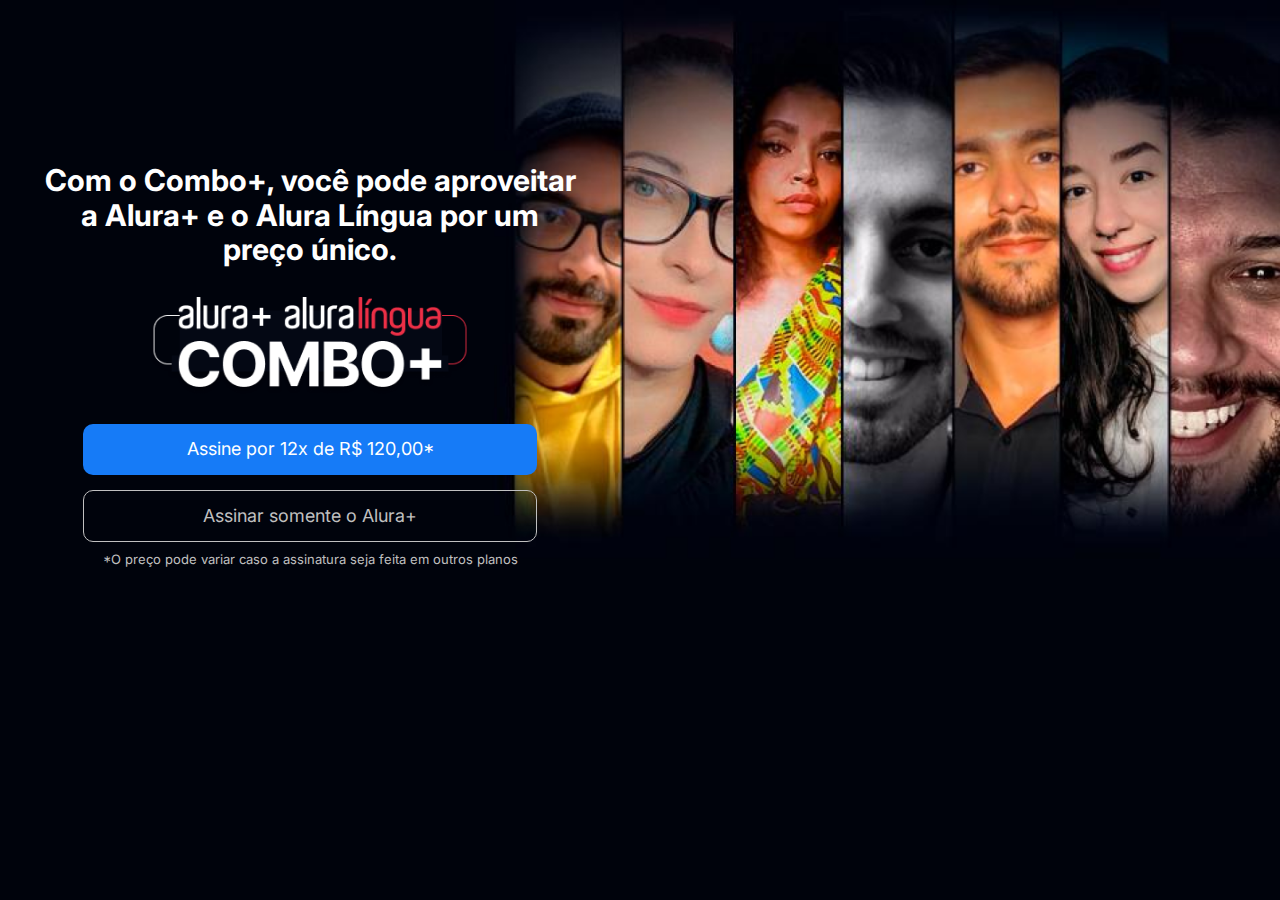
==== alura_flix/index.html @ 19a59aa4 "main section added" ====
<!DOCTYPE html>
<html lang="pt-br">
<head>
    <meta charset="UTF-8">
    <meta name="viewport" content="width=device-width, initial-scale=1.0">
    <title>Alura+</title>
    <link rel="stylesheet" href="./static/css/normalize.css">
    <link rel="stylesheet" href="./static/css/style.css">
    
</head>
<body>
    <section id="capa">
        <div class="capa_content">
            <h1>Com o Combo+, você pode aproveitar a Alura+ e o Alura Língua por um preço único.</h1>
            
            <img src="./static/images/Combo.png" alt="Combo+" class="aluraplus_img">
            
            <section class="capa_buttons">
                <a href="https://www.alura.com.br/">Assine por 12x de R$ 120,00*</a>
                <a href="https://www.alura.com.br/">Assinar somente o Alura+</a>
            </section>

                <p>*O preço pode variar caso a assinatura seja feita em outros planos</p>  
        </div>
    </section>

</body>
</html>
---- alura_flix/static/css/style.css ----
@import url('https://fonts.googleapis.com/css2?family=Inter:wght@200;400;700&display=swap');

* {
    margin: 0;
    padding: 0;
}

:root {
    font-size: 62.5%;
    --branco-principal: #FFFFFF;
    --cinza-secundario: #C0C0C0;
    --botao-azul: #167BF7;
    --cor-fundo: #00030C;
    --fonte-principal: 'Inter', sans-serif;
}

body {
    background-color: var(--cor-fundo);
    font-family: var(--fonte-principal);
    font-size: 1.6rem;
    font-weight: 400;
    overflow-x: hidden;
}

#capa {
    box-sizing: border-box;
    background-image: url(../images/Background.png);
    background-size: contain;
    background-repeat: no-repeat;
    width: 100vw;
    height: 100vh;
    display: grid;
    grid-template-areas: 
        '. . . . .'
        '. . content . .'
        '. . . . .'
        '. . . . .'
        '. . . . .'
    ;
}

.capa_content {
    grid-area: content;
    color: var(--branco-principal);
    display: flex;
    flex-direction: column;
    align-items: center;
    width: 44%;
    padding: 8rem 1rem 0;
}

.capa_content h1 {
    font-size: 3rem;
    text-align: center;
    margin: 0;
}

.aluraplus_img {
    width: 60%;
    padding: 3rem 0;
}

.capa_buttons {
    display: flex;
    flex-direction: column;
    width: 85%;
    align-self: center;
    gap: 1.5rem;
}

.capa_buttons a {
    color: var(--cinza-secundario);
    font-size: large;
    text-decoration: none;
    border: solid 0.1rem;
    border-radius: 1rem;
    text-align: center;
    padding: 1.5rem;
    border-color: var(--cinza-secundario);
    transition: 0.5s;
}

.capa_buttons a:first-child{
    color: var(--branco-principal);
    background-color: var(--botao-azul);
    border: var(--botao-azul);
}

.capa_buttons a:hover {
    scale: 1.05;
}

.capa_content p {
    color: var(--cinza-secundario);
    font-size: 1.3rem;
    text-align: center;
    padding-top: 1rem;
}
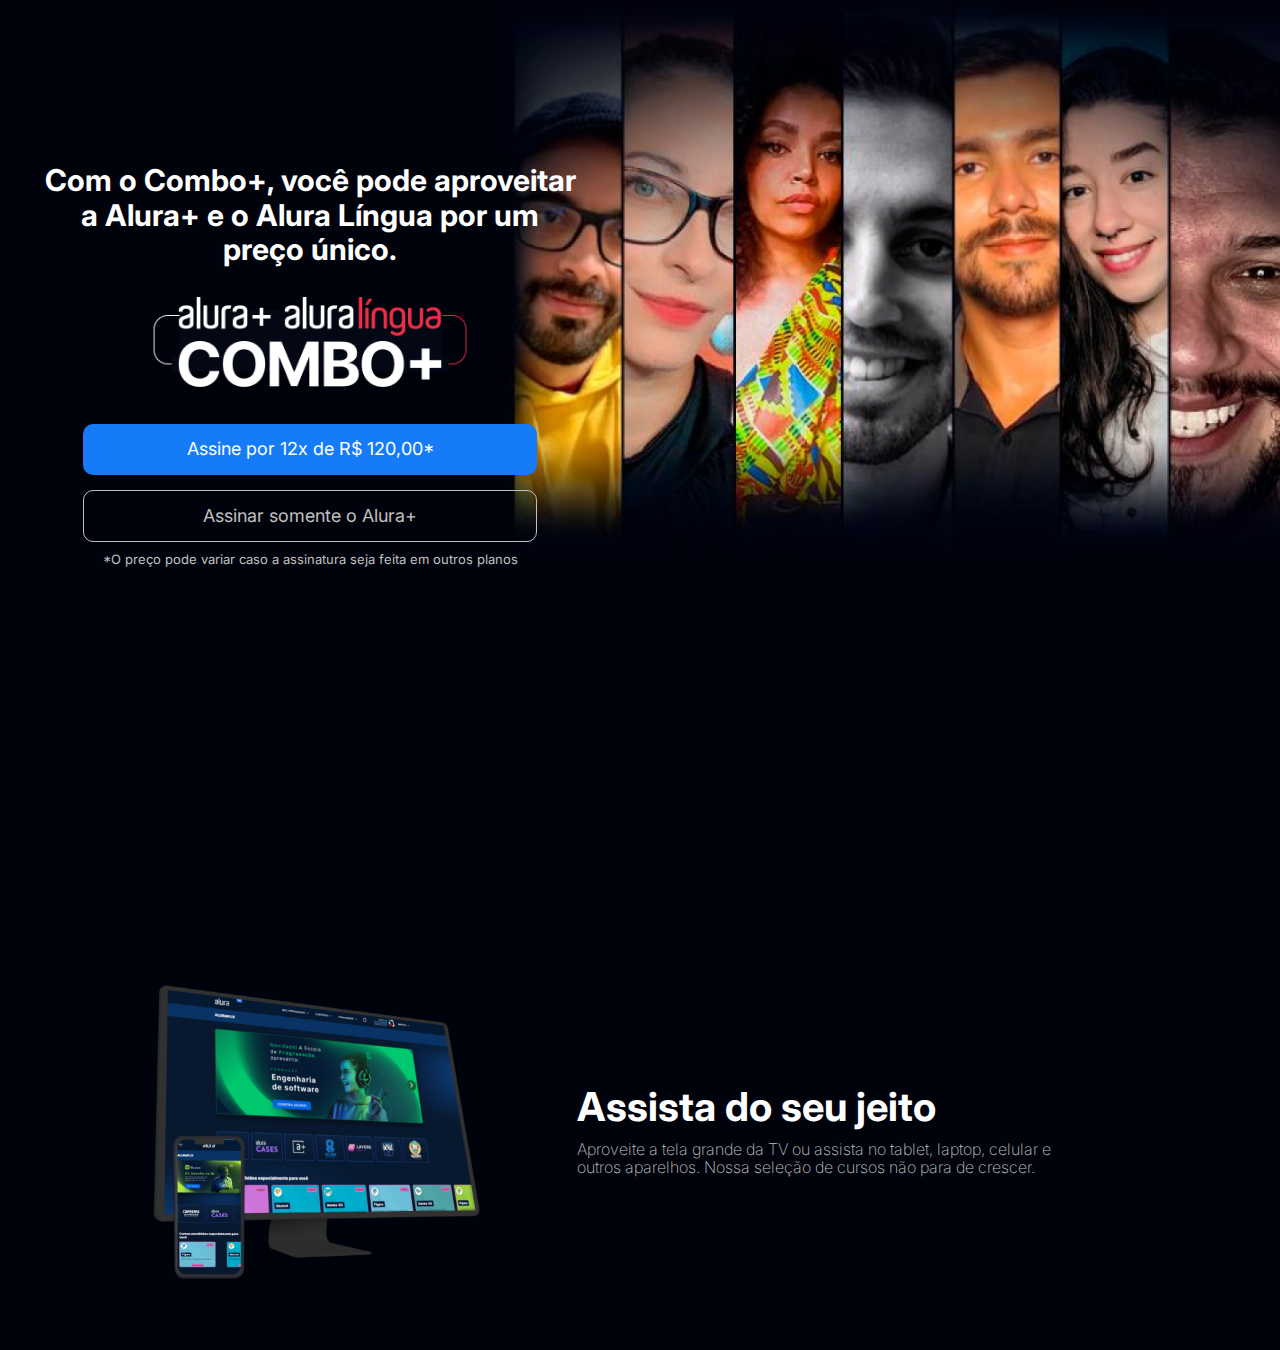
==== commit 9f858024: "'plataforma' section added" ====
--- a/alura_flix/index.html
+++ b/alura_flix/index.html
@@ -23,6 +23,16 @@
                 <p>*O preço pode variar caso a assinatura seja feita em outros planos</p>  
         </div>
     </section>
+    
+    <section class="plataforma">
+        <img src="./static/images/Plataformas.png" alt="Acesso multiplataforma" class="plat_img">
+        <div class="plat_text">
+            <h1>Assista do seu jeito</h1>
+            <p>Aproveite a tela grande da TV ou assista no tablet, laptop, celular e outros aparelhos. Nossa seleção de cursos não para de crescer.</p>    
+        </div>       
+    </section>
+
+
 
 </body>
 </html>--- a/alura_flix/static/css/style.css
+++ b/alura_flix/static/css/style.css
@@ -97,3 +97,38 @@
     padding-top: 1rem;
 }
 
+.plataforma {
+    box-sizing: border-box;
+    width: 100vw;
+    height: 50vh;
+    color: var(--branco-principal);
+    display: grid;
+    grid-template-columns: 1fr 2fr;
+    align-items: center;
+    padding: 0 15rem;
+    gap: 15rem;
+}
+
+
+.plat_img {
+    width: 120%;
+}
+
+
+.plat_text {
+    width: 90%;
+    align-content: flex-start;
+}
+
+
+.plat_text h1 {
+    font-weight: 700;
+    font-size: 250%;
+    margin: 1rem 0;
+}
+
+
+.plat_text p {
+    color: var(--cinza-secundario);
+    font-weight: 200;
+}
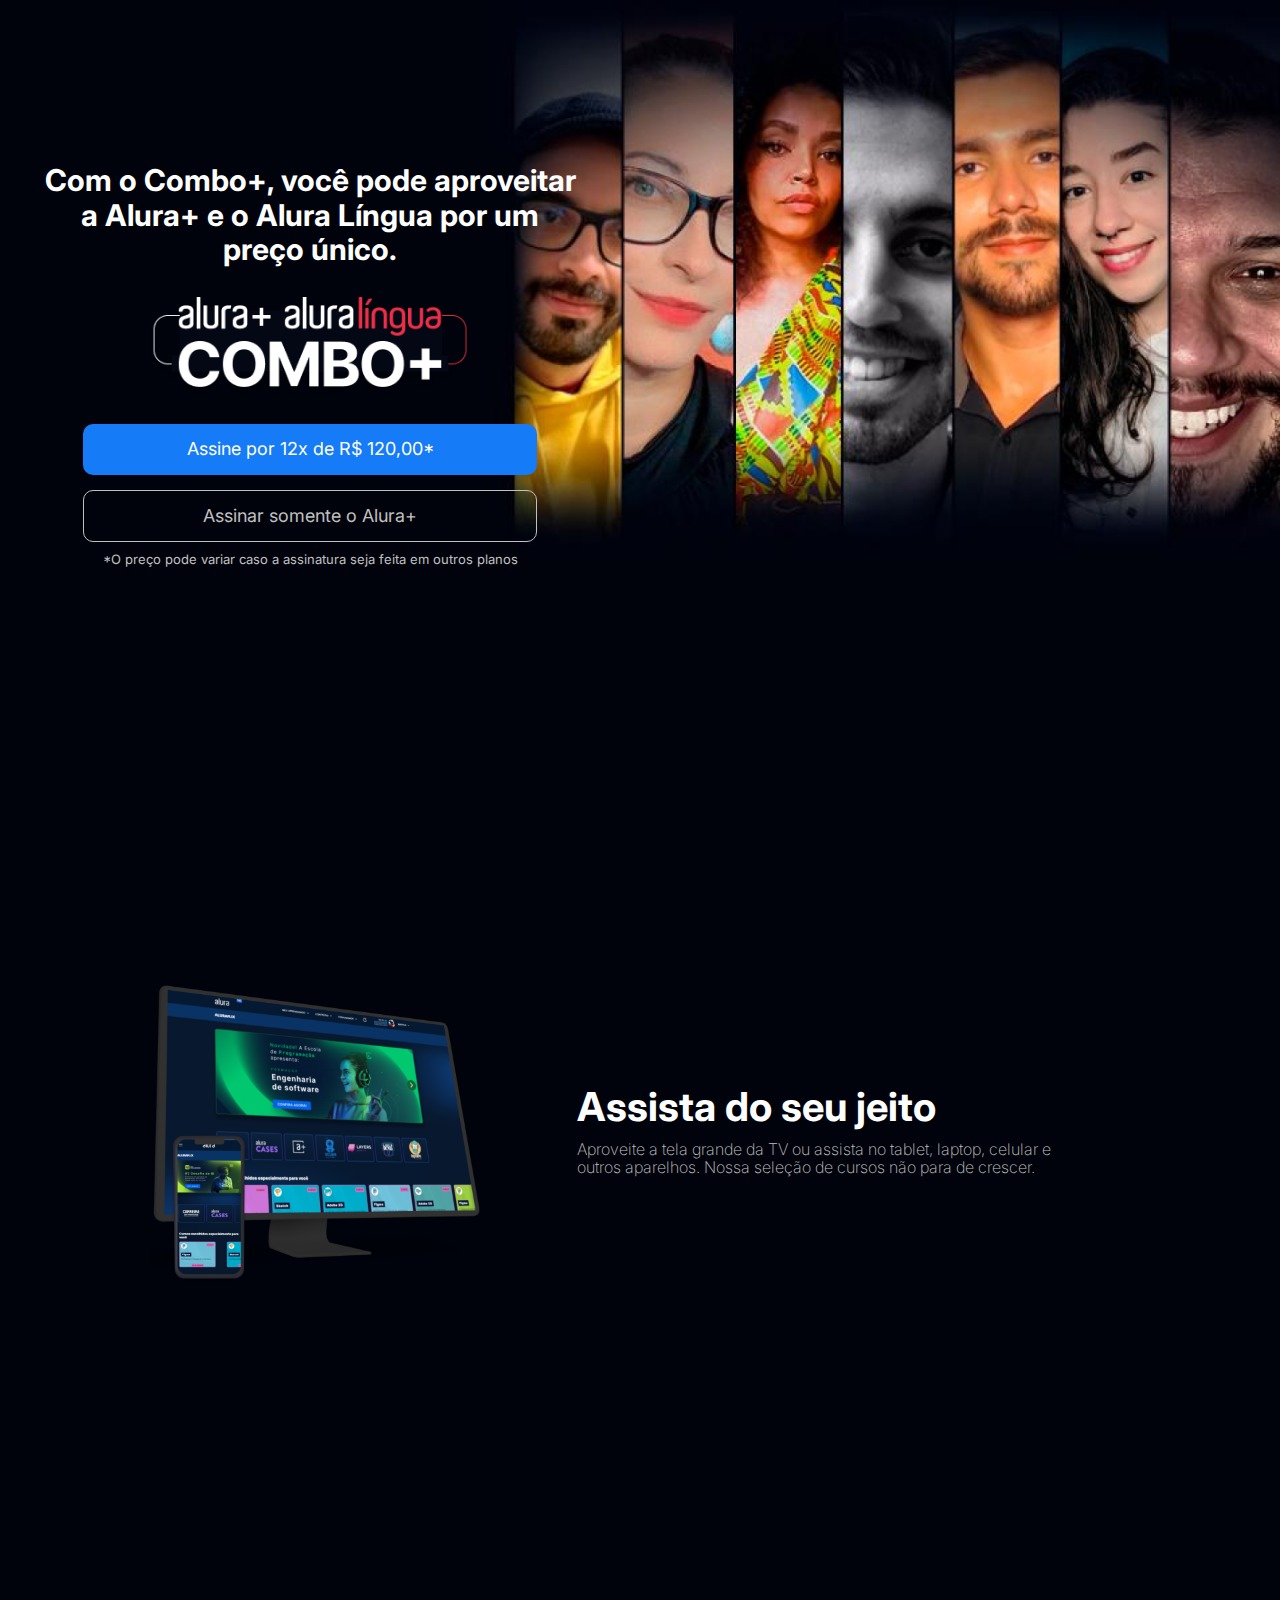
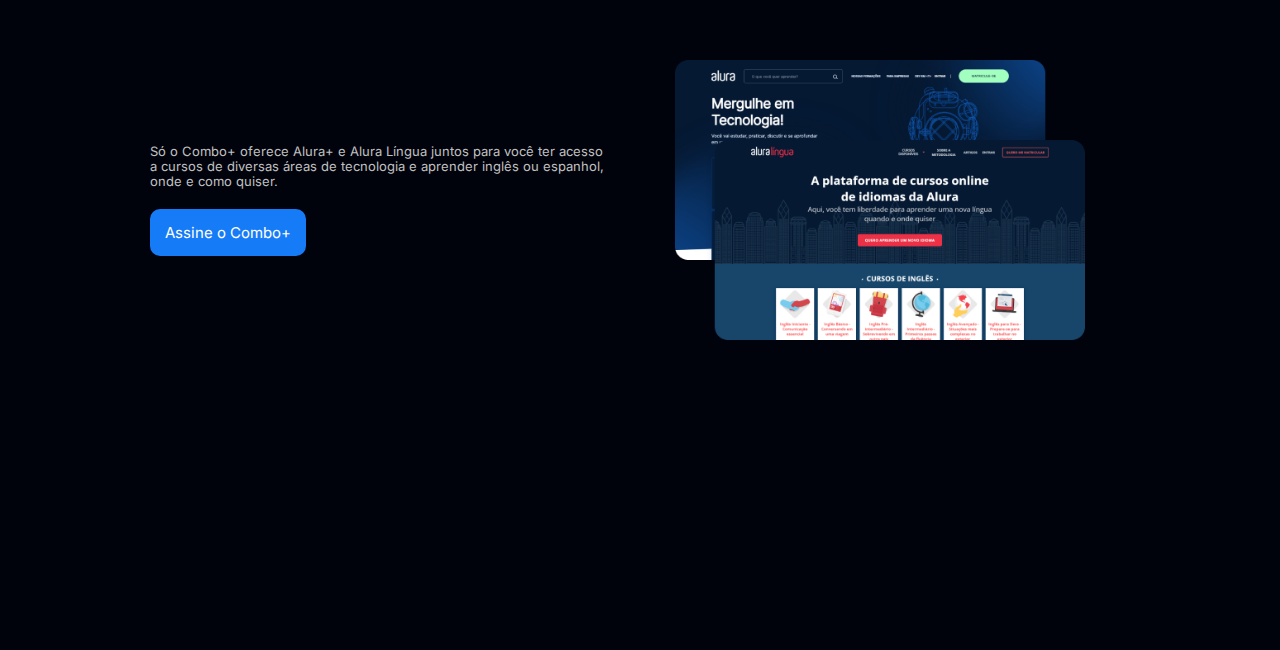
==== commit 45a38917: "'combo' section added" ====
--- a/alura_flix/index.html
+++ b/alura_flix/index.html
@@ -32,6 +32,15 @@
         </div>       
     </section>
 
+    <section class="combo">
+        <div class="combo_text">
+           <p>Só o Combo+ oferece Alura+ e Alura Língua juntos para você ter acesso a cursos de diversas áreas de tecnologia e aprender inglês ou espanhol, onde e como quiser.</p>
+            <a href="" class="combo_button">Assine o Combo+</a> 
+        </div>
+        
+        <img src="./static/images/Telas.png" alt="Telas da plataforma" class="combo_img">
+
+    </section>
 
 
 </body>
--- a/alura_flix/static/css/style.css
+++ b/alura_flix/static/css/style.css
@@ -109,17 +109,14 @@
     gap: 15rem;
 }
 
-
 .plat_img {
     width: 120%;
 }
-
 
 .plat_text {
     width: 90%;
     align-content: flex-start;
 }
-
 
 .plat_text h1 {
     font-weight: 700;
@@ -127,8 +124,52 @@
     margin: 1rem 0;
 }
 
-
 .plat_text p {
     color: var(--cinza-secundario);
     font-weight: 200;
 }
+
+.combo {
+    width: 100vw;
+    height: 100vh;
+    display: grid;
+    grid-template-columns: 1fr 1fr;
+    align-items: center;
+    padding: 0 15rem;
+    gap: 7rem;
+    box-sizing: border-box;
+}
+
+.combo_img {
+    width: 90%;
+}
+
+.combo_text {
+    display: flex;
+    width: 100%;
+    flex-direction: column;
+    gap: 2rem;
+    font-weight: 400;
+}
+
+.combo p{
+    color: var(--cinza-secundario);
+    width: 100%;
+    font-size: 1.3rem;
+}
+
+.combo_button {
+    width: fit-content;
+    color: var(--branco-principal);
+    border: solid 0.5rem var(--botao-azul);
+    text-decoration: none;
+    border-radius: 1rem;
+    background-color: var(--botao-azul);
+    font-size: 1.5rem;
+    padding: 1rem;
+    transition: 0.5s;
+}
+
+.combo_button:hover {
+    scale: 1.05;
+}
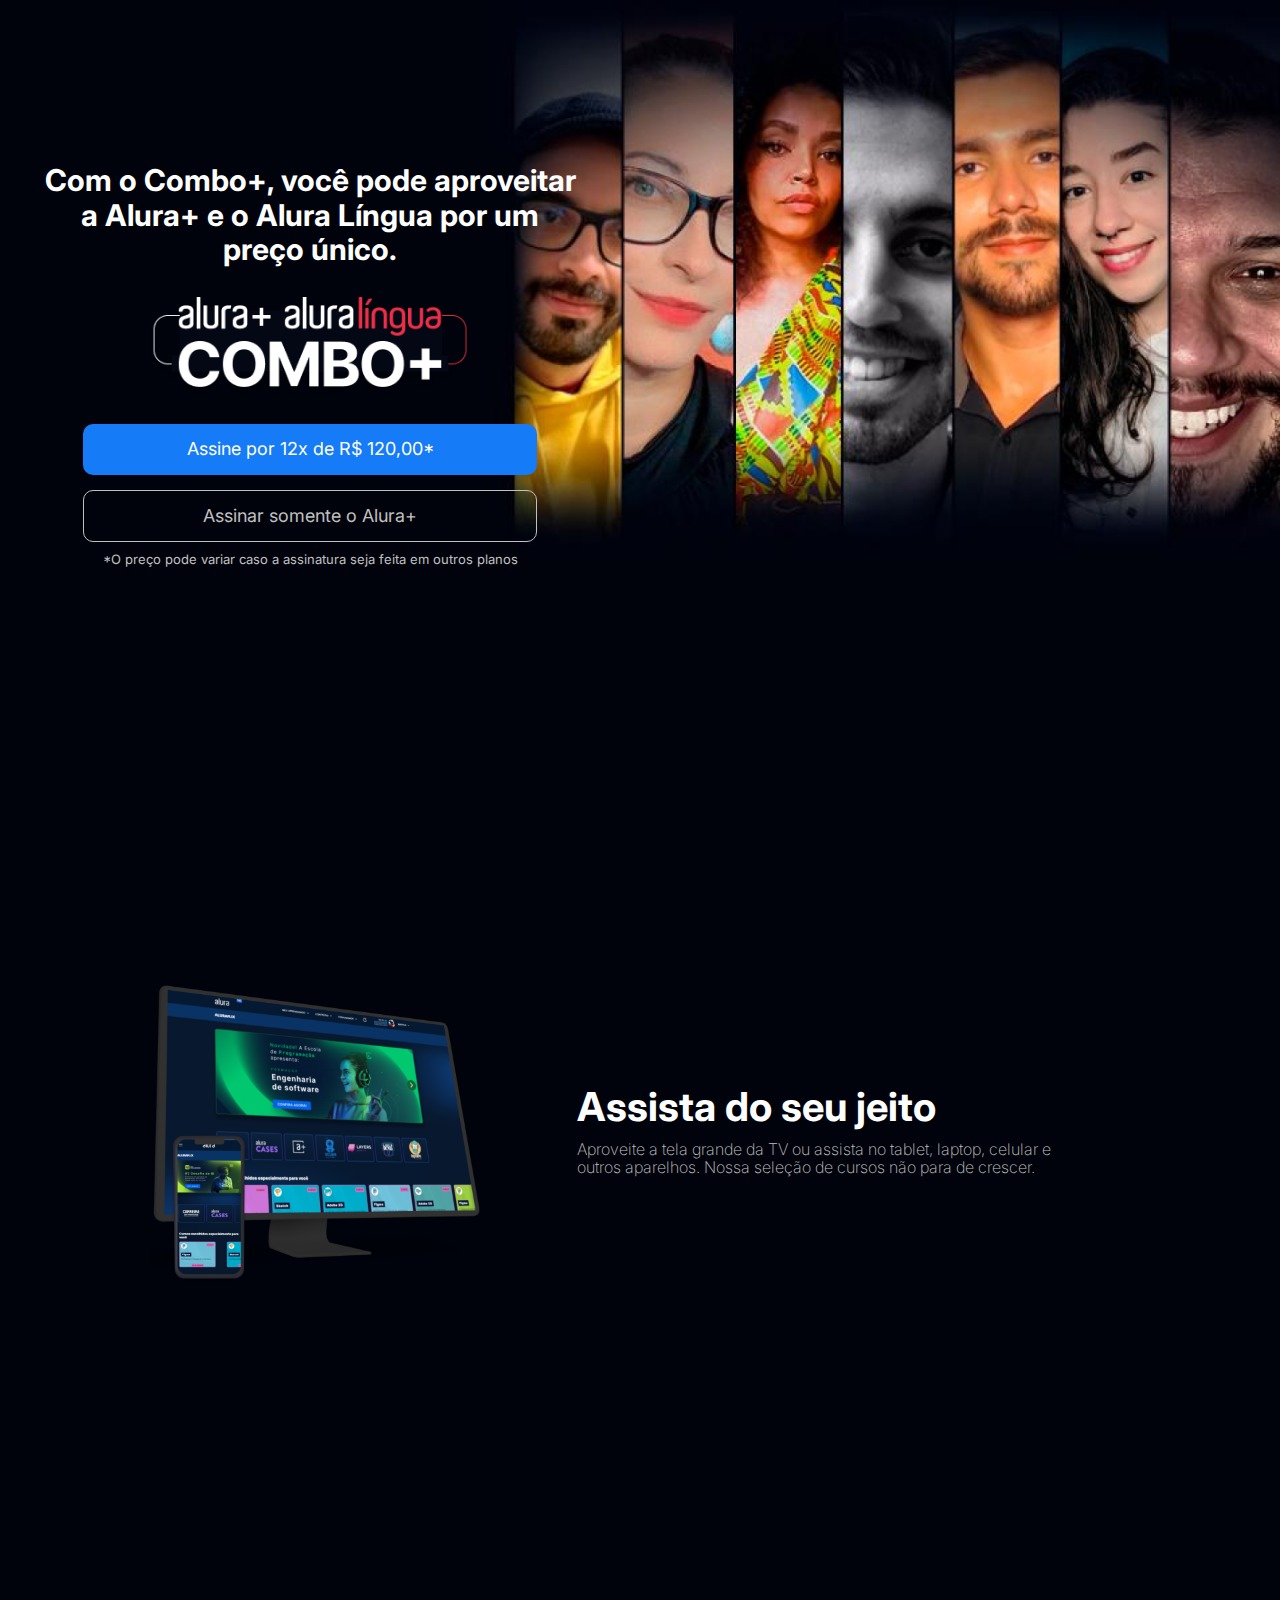
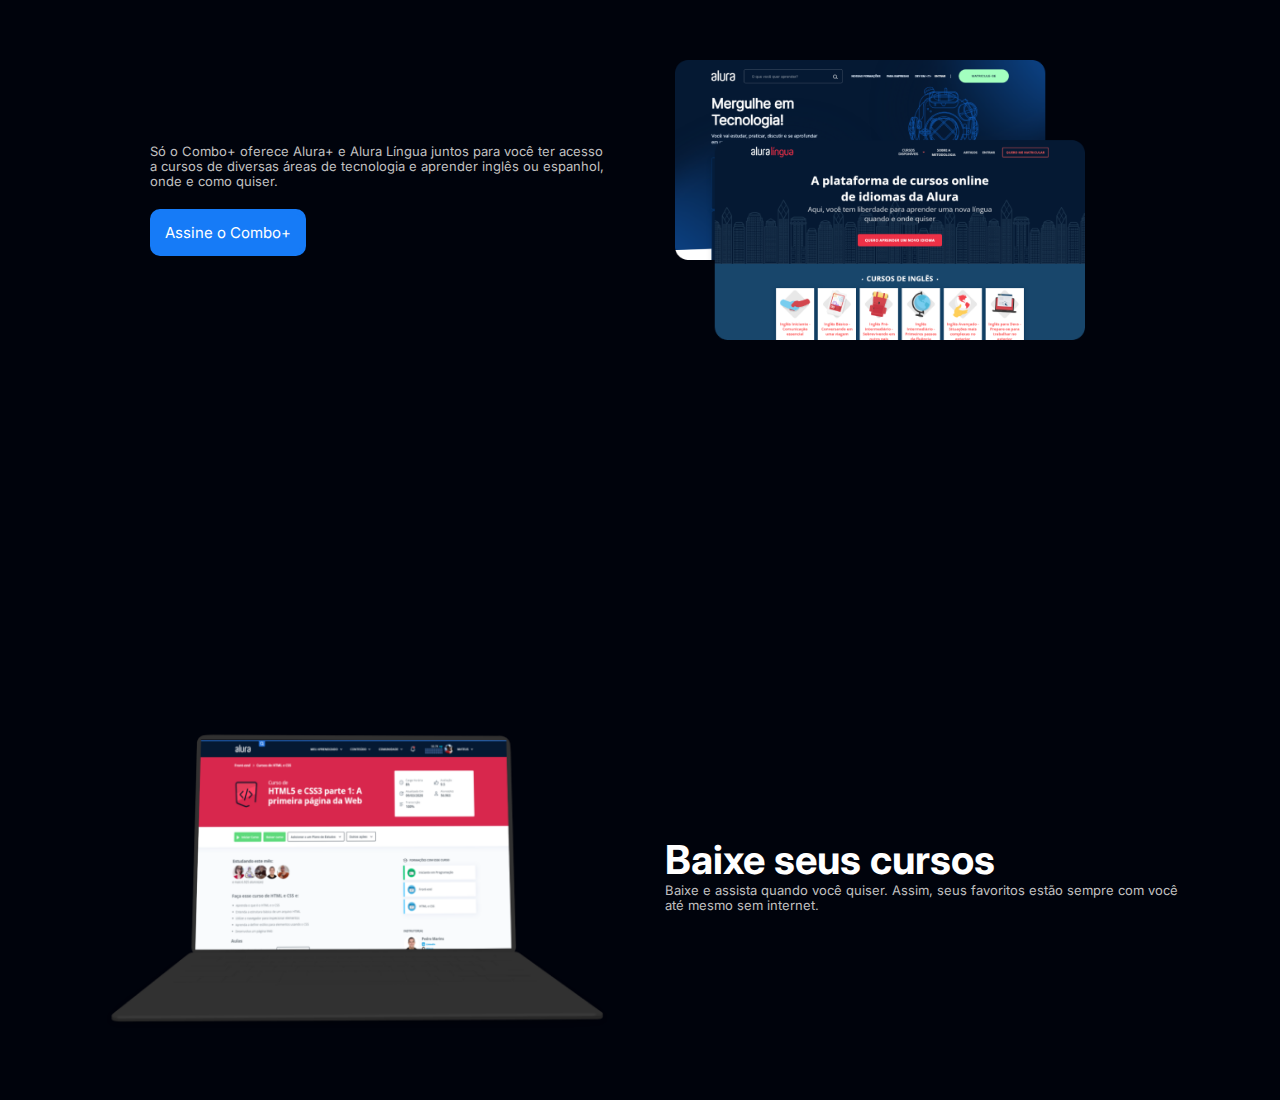
==== commit 4e444992: "'download' section added" ====
--- a/alura_flix/index.html
+++ b/alura_flix/index.html
@@ -43,5 +43,15 @@
     </section>
 
 
+    <section class="download">
+        <img src="./static/images/Notebook.png" alt="Plataforma no notebook" class="down_img">
+        <div class="down_text">
+            <h1>Baixe seus cursos</h1>
+            <p>Baixe e assista quando você quiser. Assim, seus favoritos estão sempre com você até mesmo sem internet.</p>
+        </div>
+    </section>
+
+
+
 </body>
 </html>--- a/alura_flix/static/css/style.css
+++ b/alura_flix/static/css/style.css
@@ -173,3 +173,36 @@
 .combo_button:hover {
     scale: 1.05;
 }
+
+.download {
+    height: 50vh;
+    width: 100vw;    
+    display: grid;
+    grid-template-columns: 1fr 1fr;
+    align-items: center;
+    box-sizing: border-box;
+    padding: 0 10rem;
+    gap: 5rem;
+}
+
+.down_img {
+    width: 100%;
+}
+
+.down_text {
+    color: var(--branco-principal);
+}
+
+.down_text h1 {
+    font-weight: 700;
+    font-size: 250%;
+    margin: 0;
+}
+
+.down_text p {
+    color: var(--cinza-secundario);
+    width: 100%;
+    font-size: 1.3rem;
+}
+
+
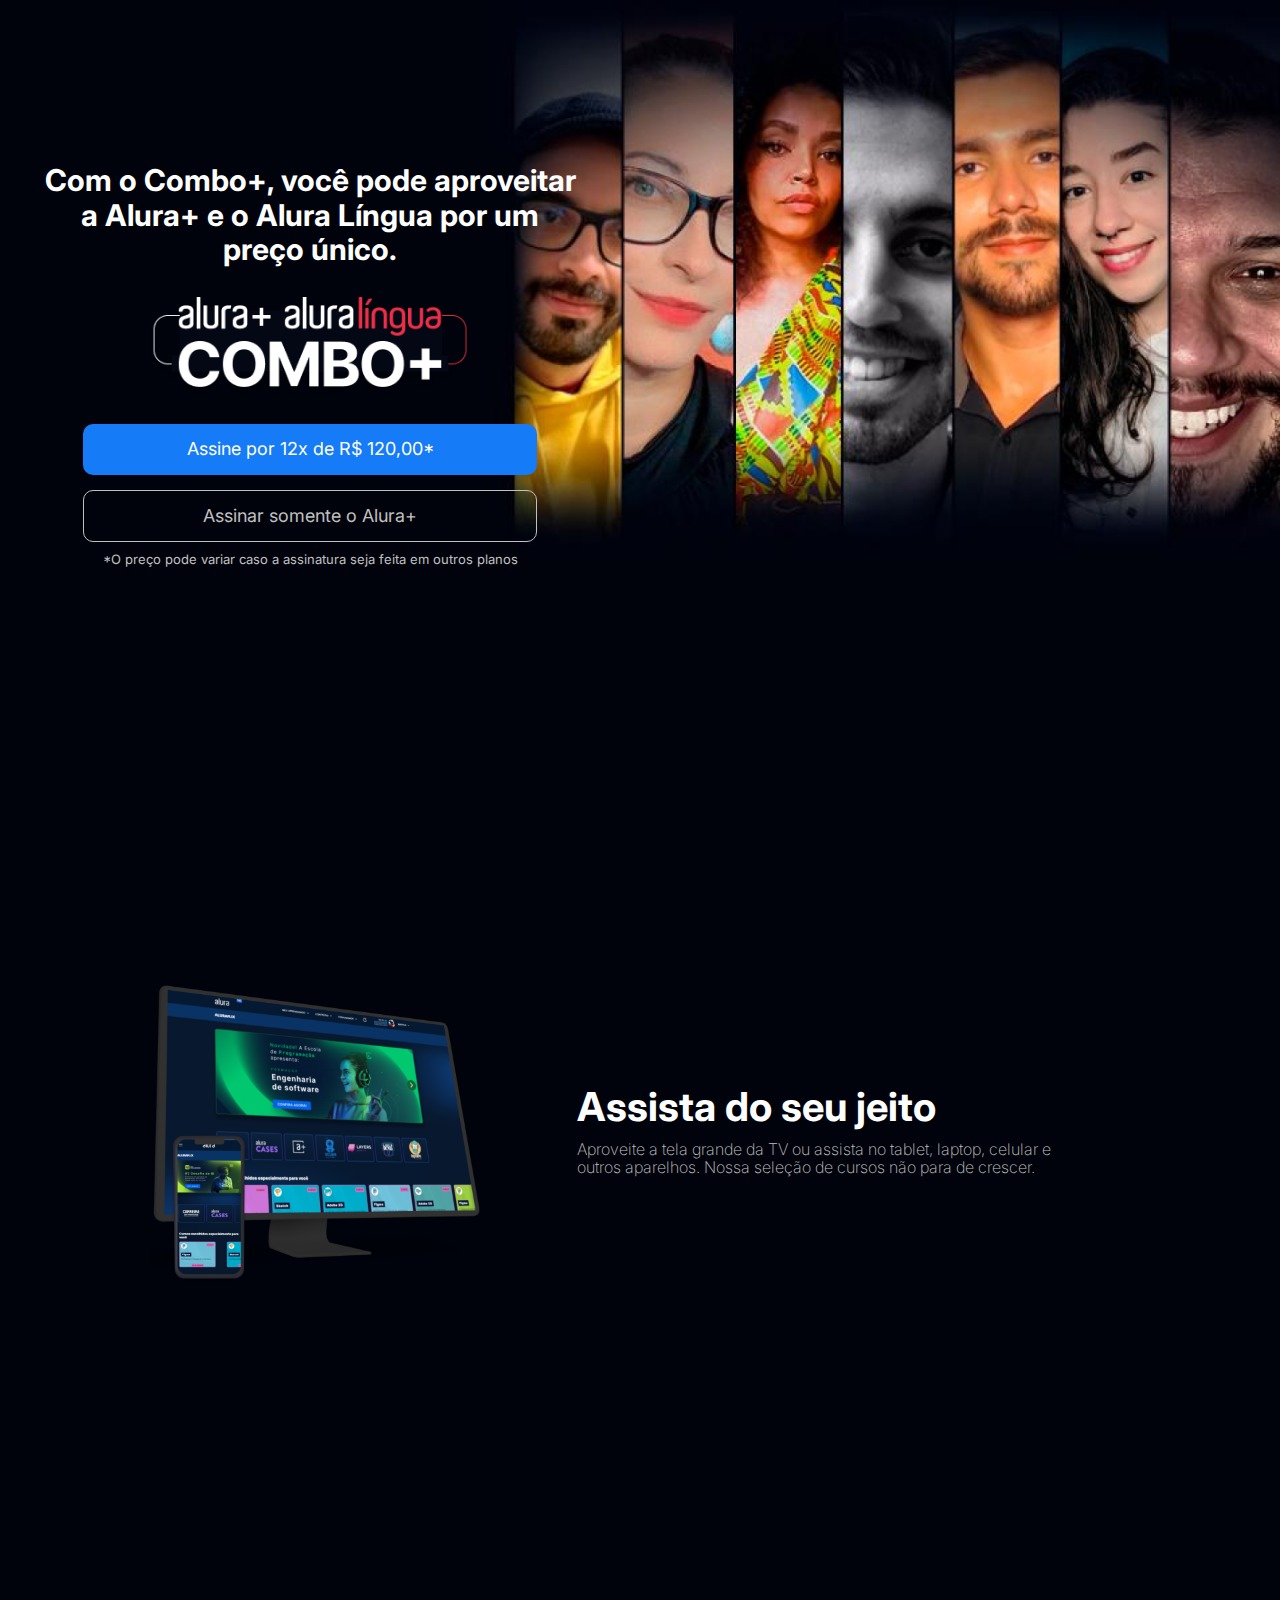
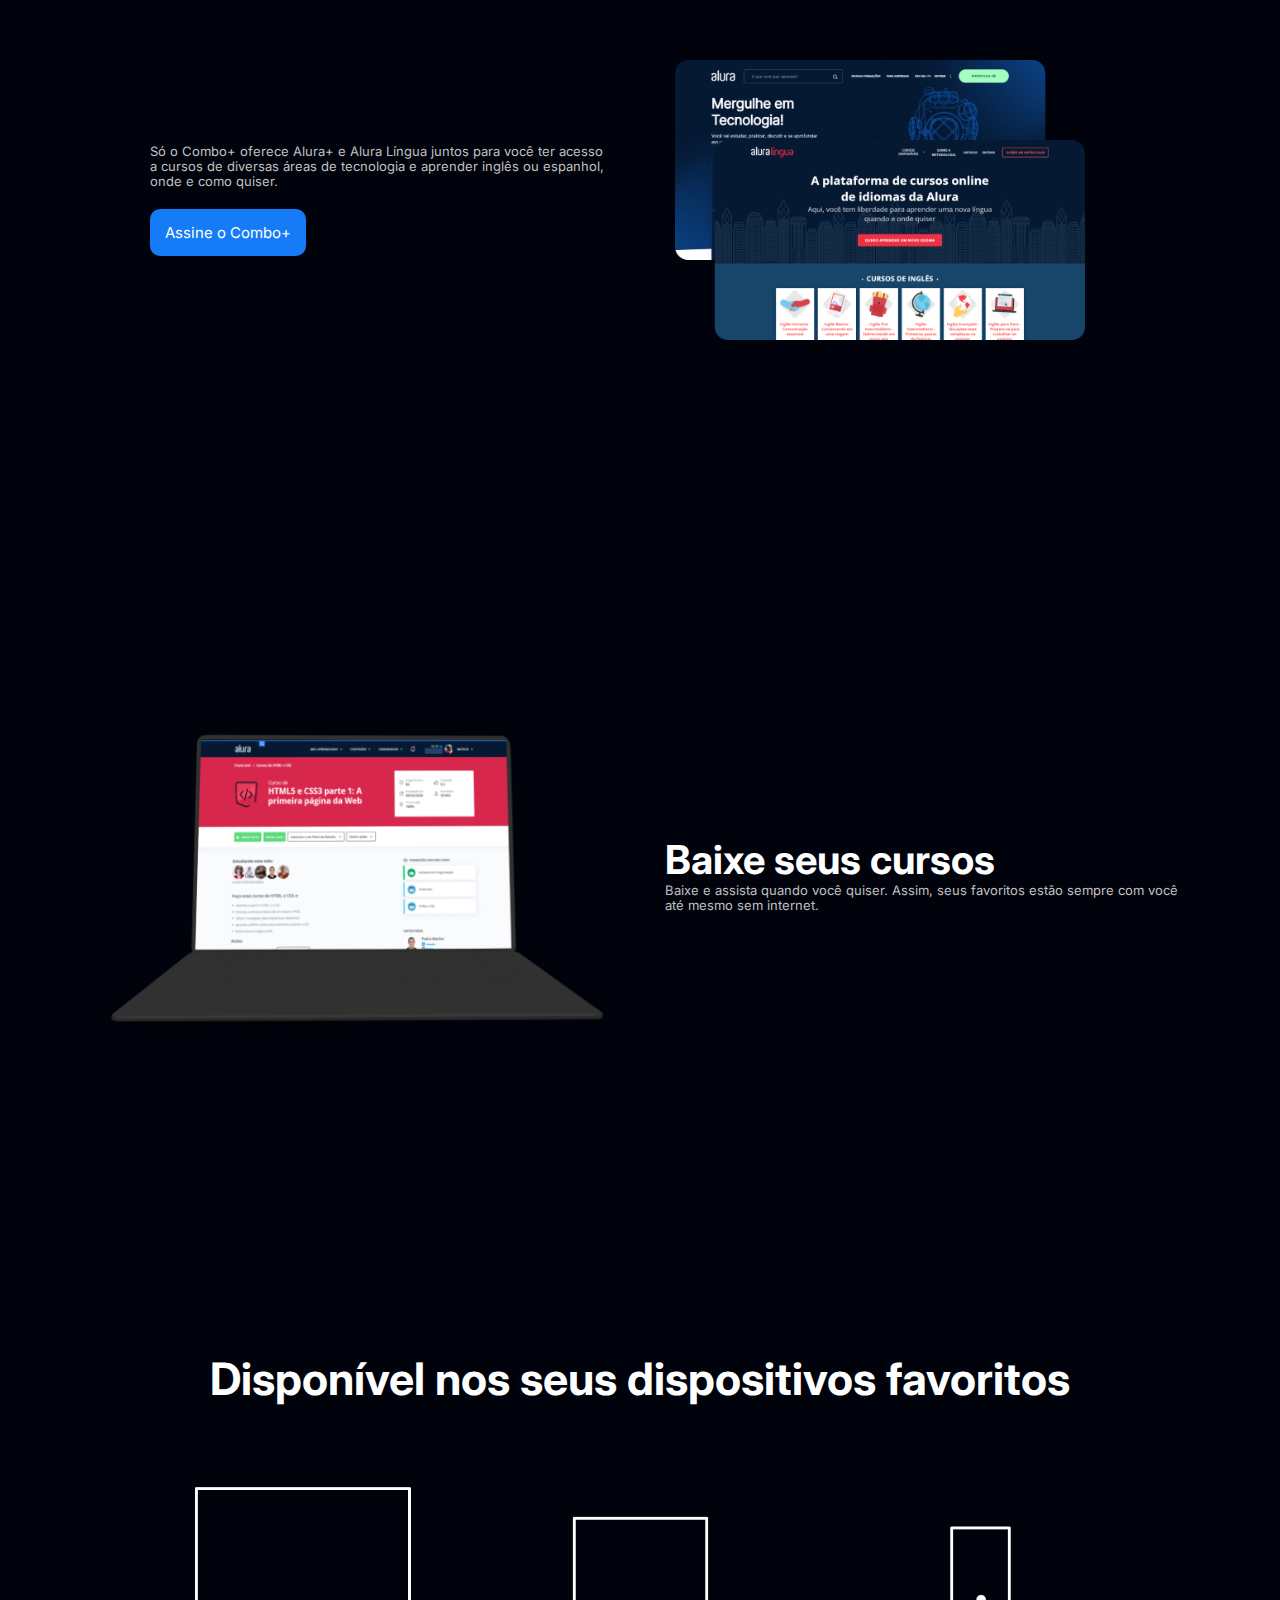
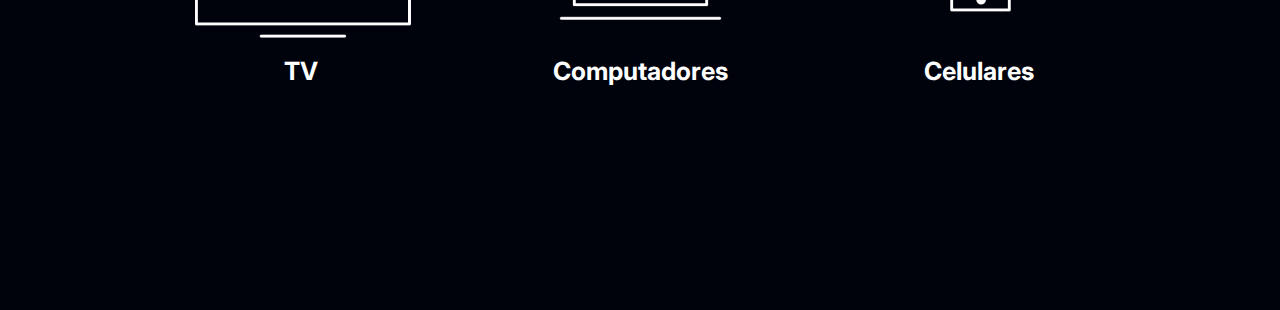
==== commit e36a74cf: "'dispositivos' section added" ====
--- a/alura_flix/index.html
+++ b/alura_flix/index.html
@@ -42,7 +42,6 @@
 
     </section>
 
-
     <section class="download">
         <img src="./static/images/Notebook.png" alt="Plataforma no notebook" class="down_img">
         <div class="down_text">
@@ -51,6 +50,26 @@
         </div>
     </section>
 
+    <section class="dispositivos">
+        <h1>Disponível nos seus dispositivos favoritos</h1>
+        <ul class="dispos_lista">
+            <li class="dispos_item">
+                <img src="./static/images/tv.png" alt="">
+                <h3>TV</h3>
+            </li>
+            <li class="dispos_item">
+                <img src="./static/images/computador.png" alt="">
+                <h3>Computadores</h3>
+            </li>
+            <li class="dispos_item">
+                <img src="./static/images/celular.png" alt="">
+                <h3>Celulares</h3>
+            </li>
+        </ul>
+    </section>
+
+
+
 
 
 </body>
--- a/alura_flix/static/css/style.css
+++ b/alura_flix/static/css/style.css
@@ -205,4 +205,30 @@
     font-size: 1.3rem;
 }
 
-
+.dispositivos {
+    height: 90vh;
+    width: 100vw;
+    display: flex;
+    flex-direction: column;
+    justify-content: center;
+    align-items: center;
+    color: var(--branco-principal);
+    font-size: 140%;
+    gap: 3rem;
+}
+
+.dispos_lista {
+    display: flex;
+    list-style-type: none;
+}
+
+.dispos_item {
+    display: flex;
+    flex-direction: column;
+    align-items: center;
+}
+
+.dispos_item h3 {
+    font-size: 2.5rem;
+}
+
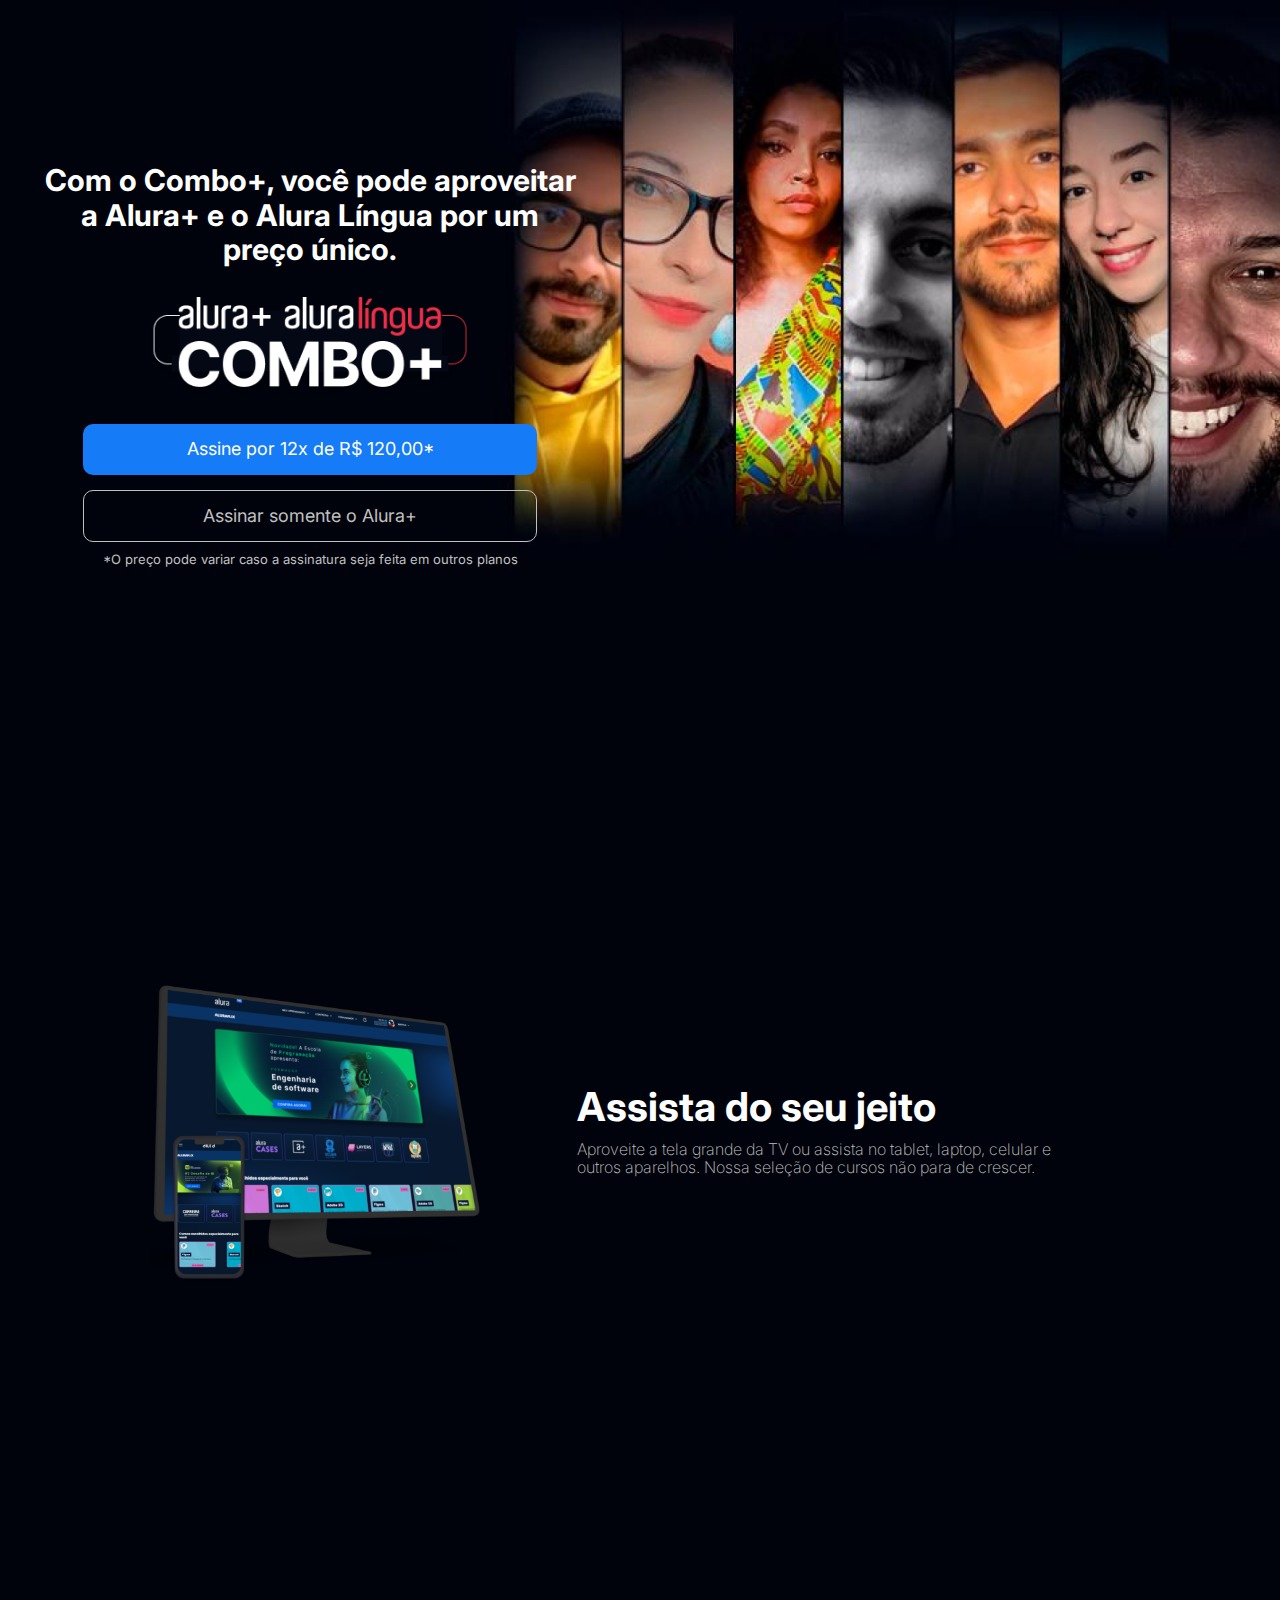
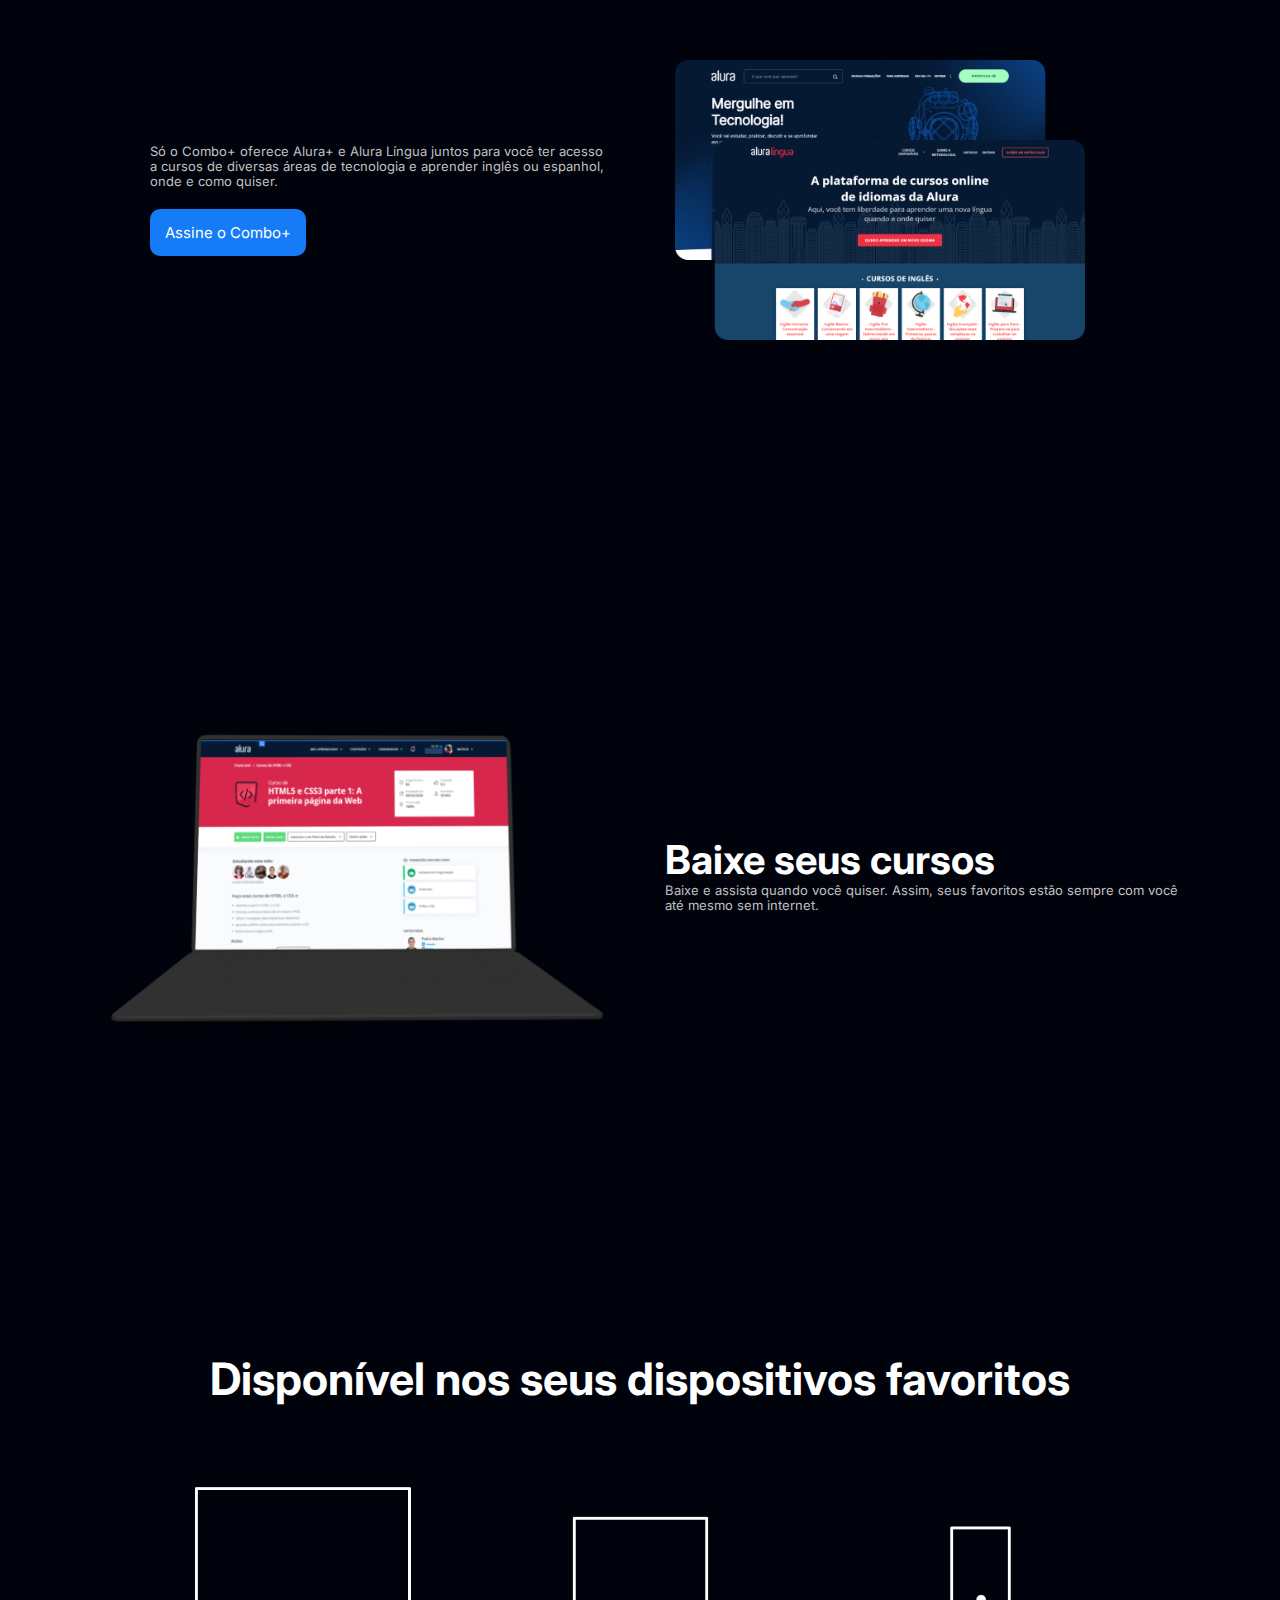
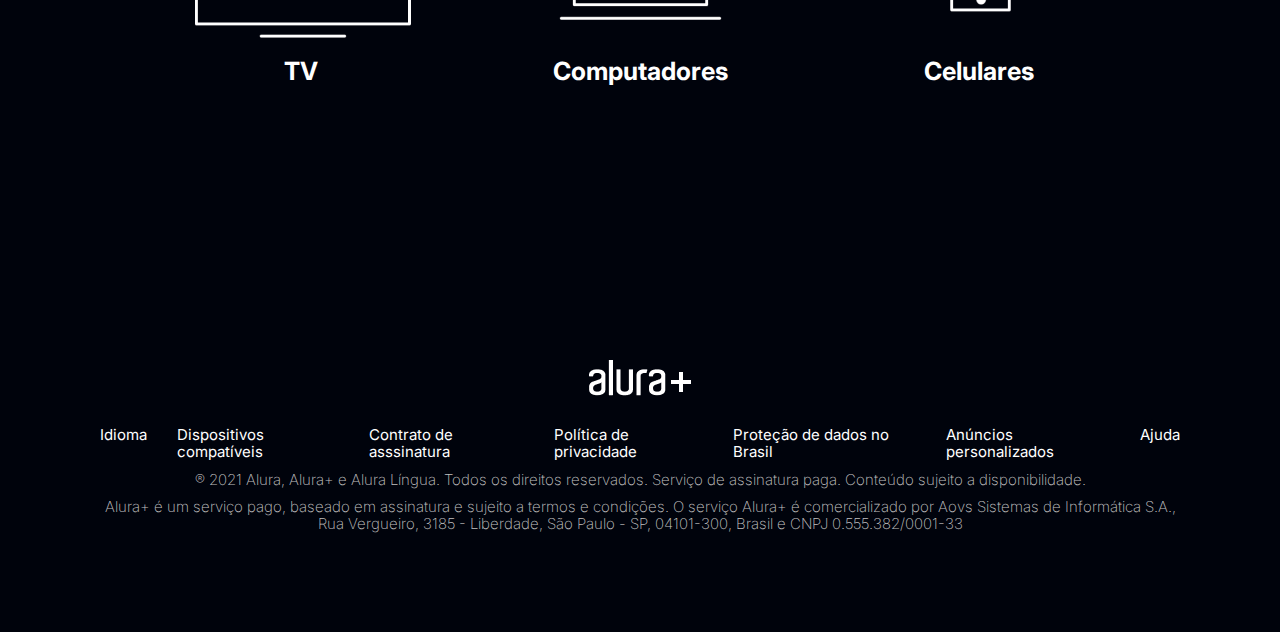
==== commit ccedb501: "footer added" ====
--- a/alura_flix/index.html
+++ b/alura_flix/index.html
@@ -68,9 +68,36 @@
         </ul>
     </section>
 
-
-
-
-
+    <footer>
+        <img src="./static/images/Logo.png" alt="">
+        <ul class="footer_lista">
+            <li>
+                <p>Idioma</p>
+            </li>
+            <li>
+                <p>Dispositivos compatíveis</p>
+            </li>
+            <li>
+                <p>Contrato de asssinatura</p>
+            </li>
+            <li>
+                <p>Política de privacidade</p>
+            </li>
+            <li>
+                <p>Proteção de dados no Brasil</p>
+            </li>
+            <li>
+                <p>Anúncios personalizados</p>
+            </li>
+            <li>
+                <p>Ajuda</p>
+            </li>
+        </ul>
+        <div class="footer_text">
+            <p>® 2021 Alura, Alura+ e Alura Língua. Todos os direitos reservados. Serviço de assinatura paga. Conteúdo sujeito a disponibilidade.</p>
+            <p>Alura+ é um serviço pago, baseado em assinatura e sujeito a termos e condições. O serviço Alura+ é comercializado por Aovs Sistemas de Informática S.A., Rua Vergueiro, 3185 - Liberdade, São Paulo - SP, 04101-300, Brasil e CNPJ 0.555.382/0001-33</p>
+        </div>
+       
+    </footer>
 </body>
 </html>--- a/alura_flix/static/css/style.css
+++ b/alura_flix/static/css/style.css
@@ -232,3 +232,31 @@
     font-size: 2.5rem;
 }
 
+footer {
+    padding: 5rem 10rem;
+    display: flex;
+    flex-direction: column;
+    align-items: center;
+    color: var(--branco-principal);
+    gap: 1rem;
+}
+
+.footer_lista {
+    display: flex;
+    padding-top: 2rem;
+    gap: 3rem;
+    list-style-type: none;
+    font-size: 1.5rem;
+    font-weight: 400;
+}
+
+.footer_text {
+    display: flex;
+    flex-direction: column;
+    font-weight: 200;
+    font-size: 1.5rem;
+    color: var(--cinza-secundario);
+    text-align: center;
+    gap: 1rem;
+    margin-bottom: 5rem;
+}
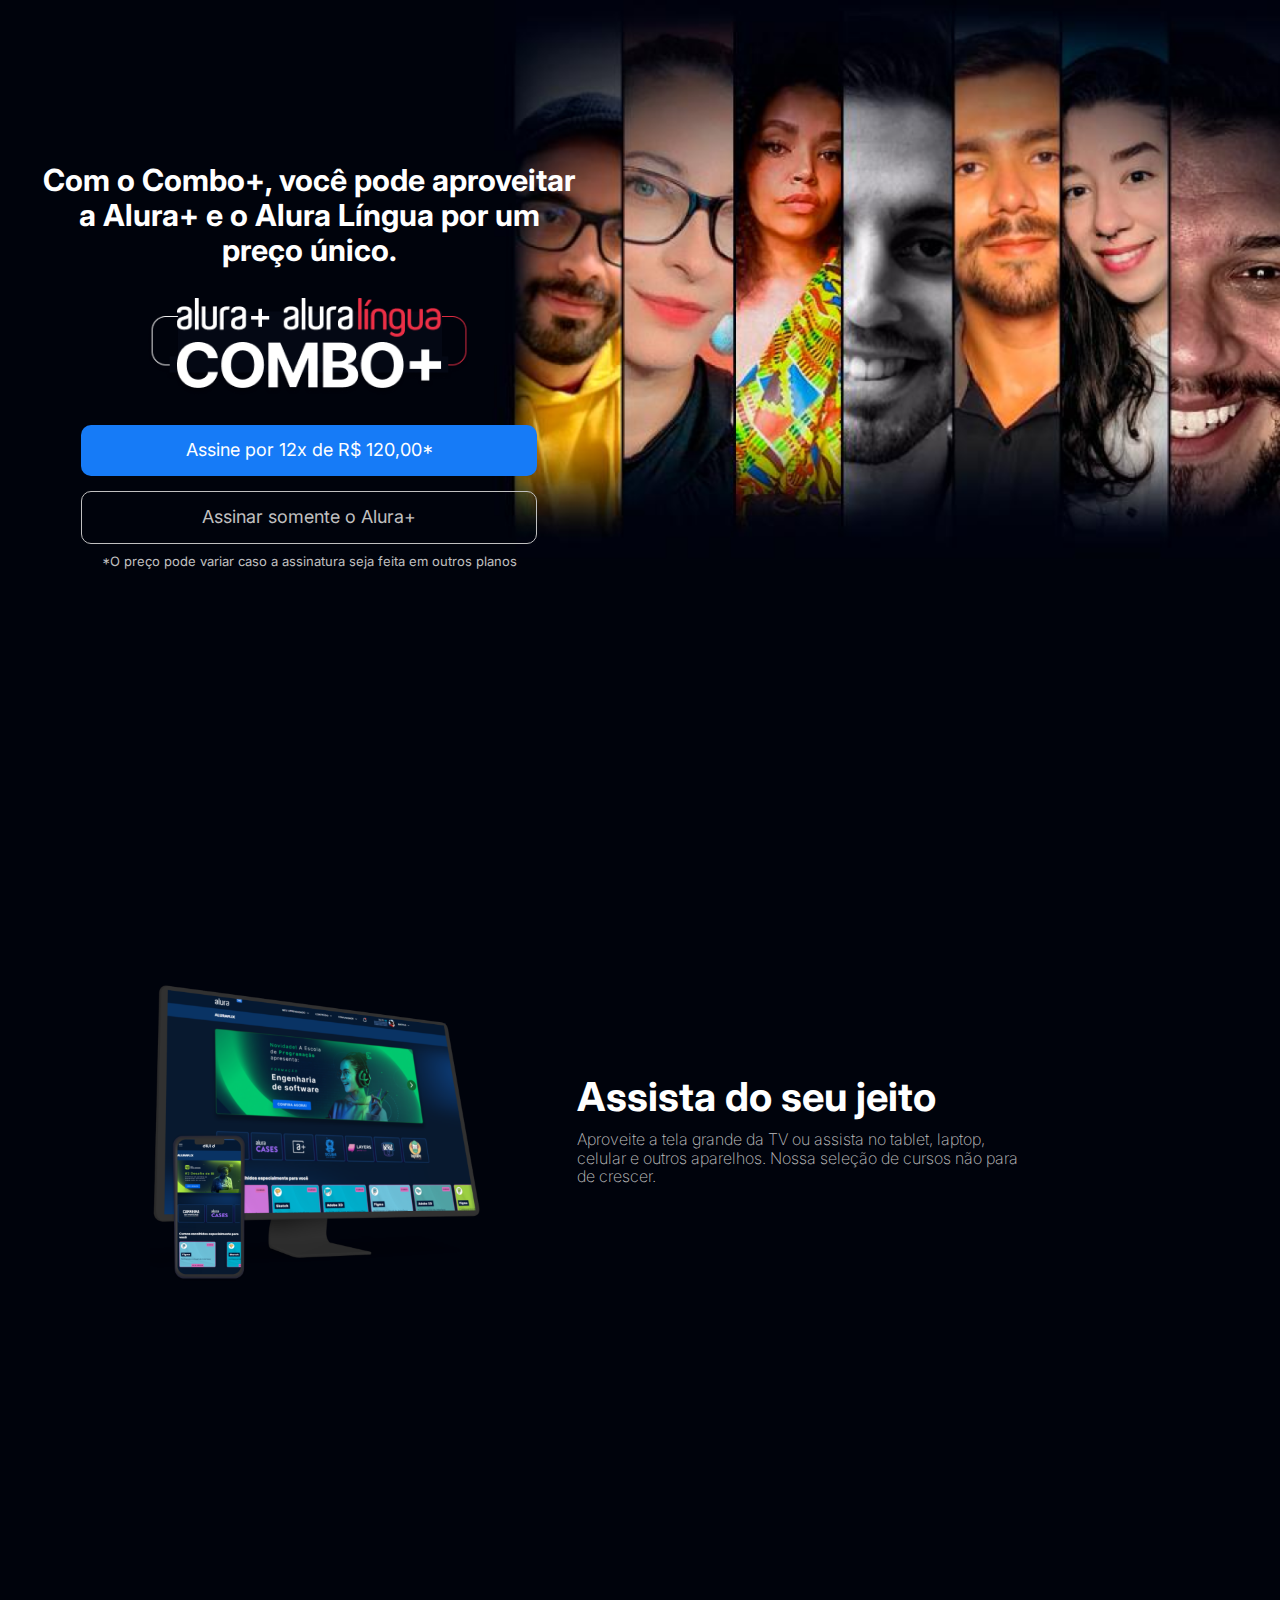
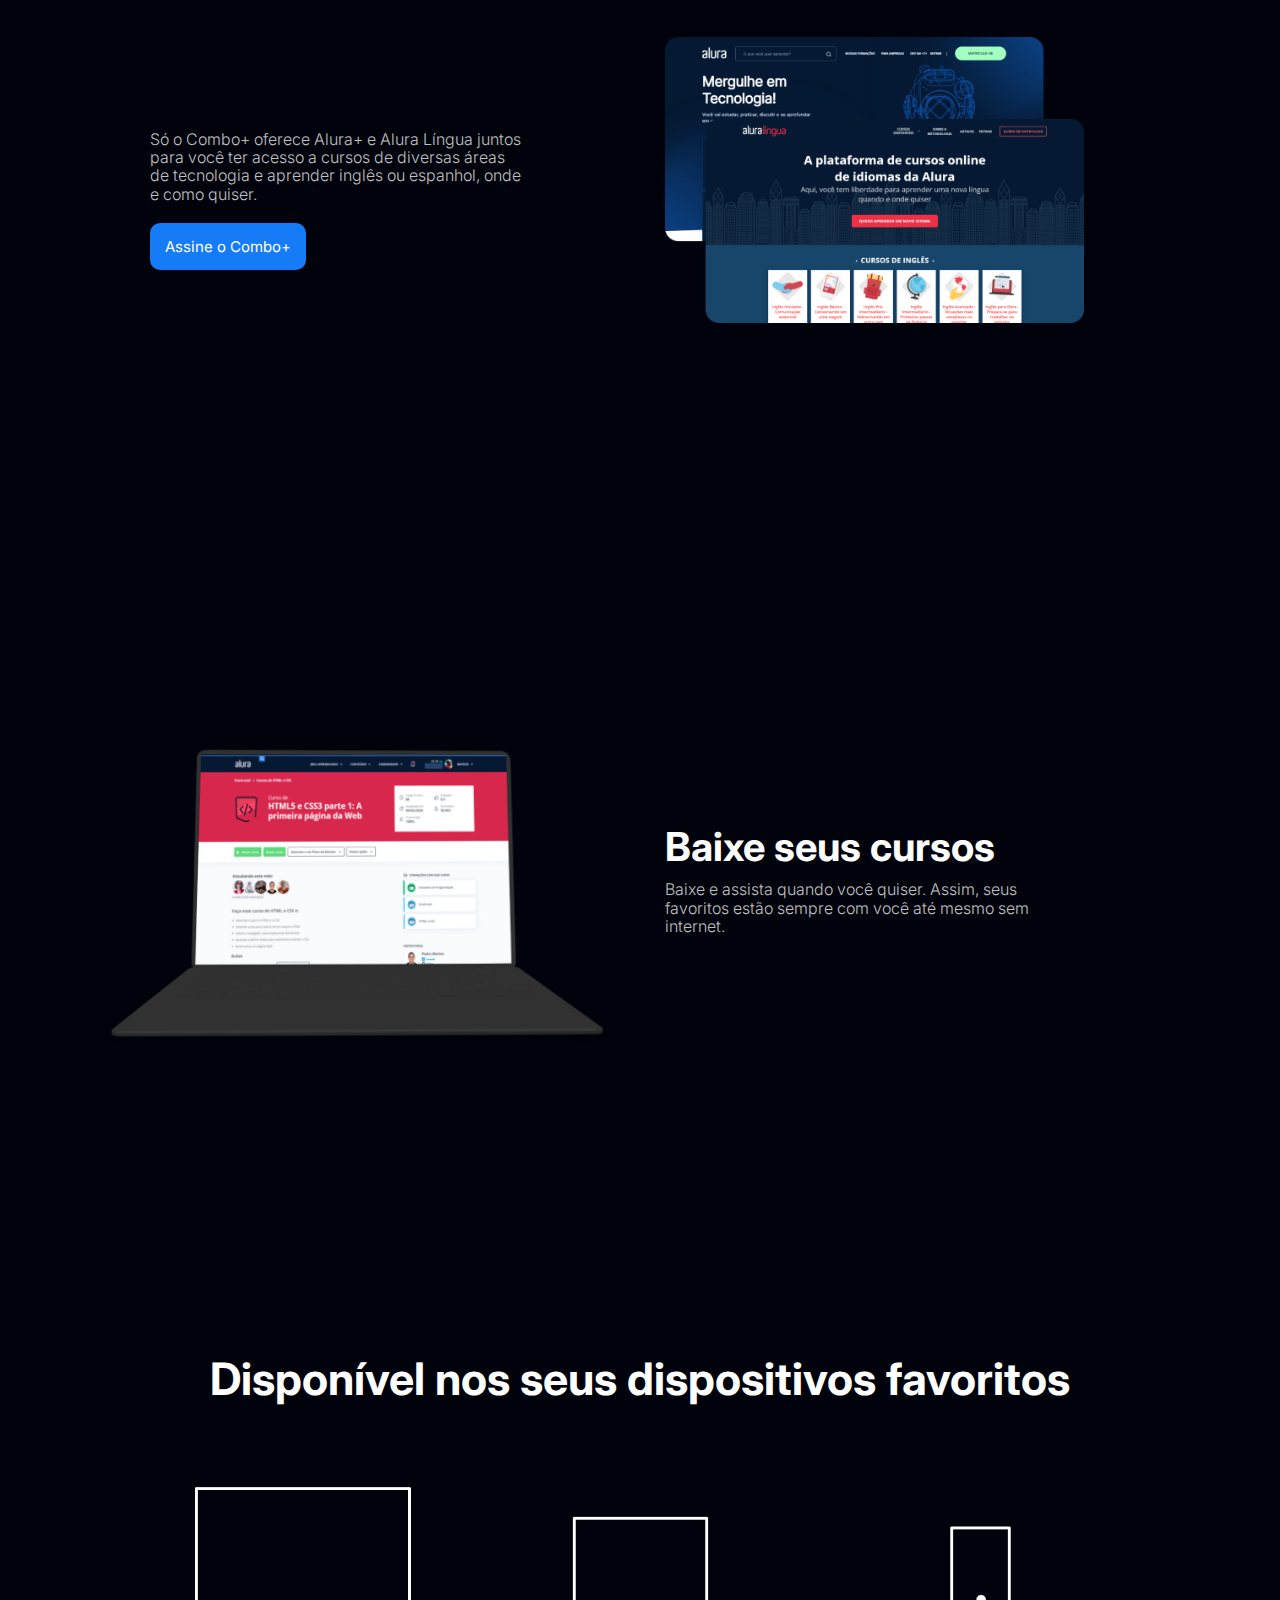
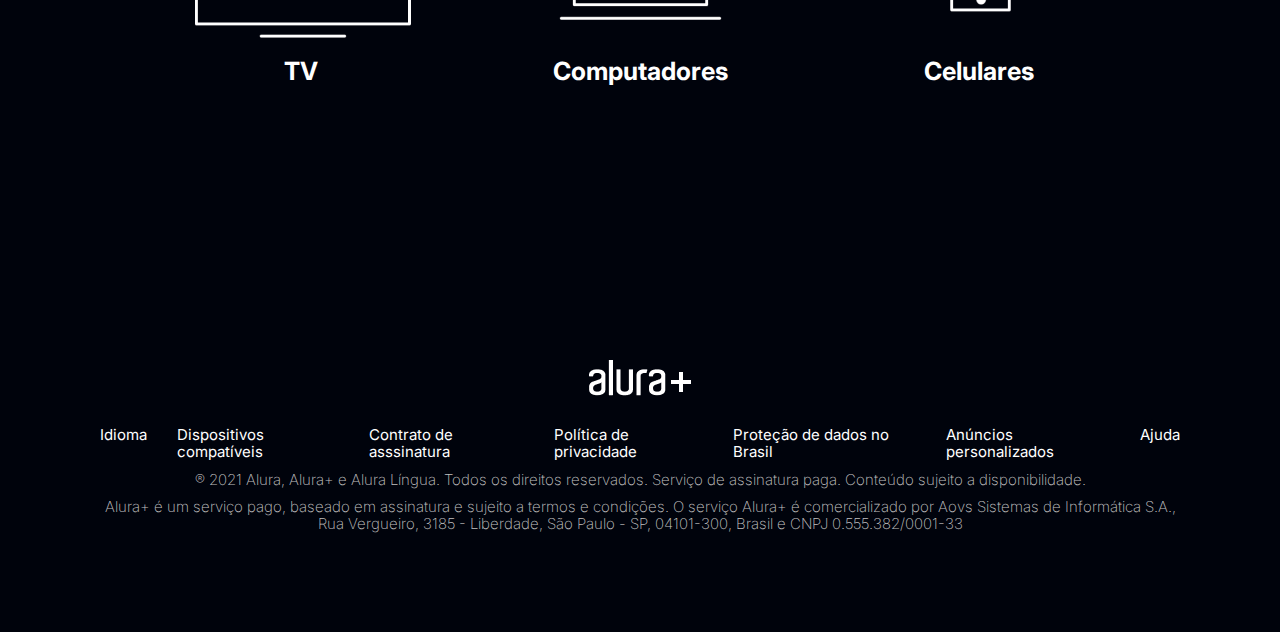
==== commit 42bbd6ee: "responsive design" ====
--- a/alura_flix/index.html
+++ b/alura_flix/index.html
@@ -24,7 +24,7 @@
         </div>
     </section>
     
-    <section class="plataforma">
+    <section id="plataforma">
         <img src="./static/images/Plataformas.png" alt="Acesso multiplataforma" class="plat_img">
         <div class="plat_text">
             <h1>Assista do seu jeito</h1>
@@ -32,7 +32,7 @@
         </div>       
     </section>
 
-    <section class="combo">
+    <section id="combo">
         <div class="combo_text">
            <p>Só o Combo+ oferece Alura+ e Alura Língua juntos para você ter acesso a cursos de diversas áreas de tecnologia e aprender inglês ou espanhol, onde e como quiser.</p>
             <a href="" class="combo_button">Assine o Combo+</a> 
@@ -42,7 +42,7 @@
 
     </section>
 
-    <section class="download">
+    <section id="download">
         <img src="./static/images/Notebook.png" alt="Plataforma no notebook" class="down_img">
         <div class="down_text">
             <h1>Baixe seus cursos</h1>
@@ -50,26 +50,26 @@
         </div>
     </section>
 
-    <section class="dispositivos">
+    <section id="dispositivos">
         <h1>Disponível nos seus dispositivos favoritos</h1>
         <ul class="dispos_lista">
             <li class="dispos_item">
-                <img src="./static/images/tv.png" alt="">
+                <img src="./static/images/tv.png" alt="Ícone TV">
                 <h3>TV</h3>
             </li>
             <li class="dispos_item">
-                <img src="./static/images/computador.png" alt="">
+                <img src="./static/images/computador.png" alt="Ícone computador">
                 <h3>Computadores</h3>
             </li>
             <li class="dispos_item">
-                <img src="./static/images/celular.png" alt="">
+                <img src="./static/images/celular.png" alt="Ícone celular">
                 <h3>Celulares</h3>
             </li>
         </ul>
     </section>
 
     <footer>
-        <img src="./static/images/Logo.png" alt="">
+        <img src="./static/images/Logo.png" alt="Logo Alura">
         <ul class="footer_lista">
             <li>
                 <p>Idioma</p>
--- a/alura_flix/static/css/style.css
+++ b/alura_flix/static/css/style.css
@@ -50,7 +50,7 @@
 }
 
 .capa_content h1 {
-    font-size: 3rem;
+    font-size: 190%;
     text-align: center;
     margin: 0;
 }
@@ -97,7 +97,7 @@
     padding-top: 1rem;
 }
 
-.plataforma {
+#plataforma {
     box-sizing: border-box;
     width: 100vw;
     height: 50vh;
@@ -114,7 +114,7 @@
 }
 
 .plat_text {
-    width: 90%;
+    width: 80%;
     align-content: flex-start;
 }
 
@@ -129,33 +129,35 @@
     font-weight: 200;
 }
 
-.combo {
+#combo {
     width: 100vw;
     height: 100vh;
     display: grid;
     grid-template-columns: 1fr 1fr;
     align-items: center;
     padding: 0 15rem;
-    gap: 7rem;
+    gap: 5rem;
     box-sizing: border-box;
 }
 
 .combo_img {
     width: 90%;
+    padding-bottom: 4rem;
 }
 
 .combo_text {
     display: flex;
-    width: 100%;
+    width: 80%;
     flex-direction: column;
     gap: 2rem;
     font-weight: 400;
 }
 
-.combo p{
+#combo p{
     color: var(--cinza-secundario);
     width: 100%;
-    font-size: 1.3rem;
+    font-size: 1.6rem;
+    font-weight: 300;
 }
 
 .combo_button {
@@ -174,7 +176,7 @@
     scale: 1.05;
 }
 
-.download {
+#download {
     height: 50vh;
     width: 100vw;    
     display: grid;
@@ -186,26 +188,29 @@
 }
 
 .down_img {
+    padding-top: 3rem;
     width: 100%;
 }
 
 .down_text {
     color: var(--branco-principal);
+    width: 80%;
 }
 
 .down_text h1 {
     font-weight: 700;
     font-size: 250%;
-    margin: 0;
+    margin: 1rem 0;
 }
 
 .down_text p {
     color: var(--cinza-secundario);
     width: 100%;
-    font-size: 1.3rem;
-}
-
-.dispositivos {
+    font-weight: 300;
+    font-size: 1.6rem;
+}
+
+#dispositivos {
     height: 90vh;
     width: 100vw;
     display: flex;
@@ -260,3 +265,72 @@
     gap: 1rem;
     margin-bottom: 5rem;
 }
+
+@media (max-width: 1000px) {
+    body {
+        box-sizing: border-box;
+        display: flex;
+        flex-direction: column;
+        gap: 7rem;
+        margin: 0 0.8rem;
+    }
+
+    #capa {
+        background-image: none;
+        display: flex;
+        justify-content: center;
+    }
+
+    .capa_content {
+        width: 80%;
+    }
+
+    #capa, #plataforma, #combo, #download, #dispositivos {
+        height: 100%;
+        width: 100%;
+        display: flex;
+        flex-direction: column-reverse;
+        align-items: center;
+        width: 100%;
+        padding: 0;
+        gap: 0;
+        margin: 0 0.3rem;
+    }
+
+    .plat_text {
+        width: 80%;
+    }
+
+    .plat_text h1 {
+        font-size: 3.7rem;
+    }
+
+    .plat_img, .combo_img, .down_img{
+        width: 50%;
+    }
+
+    .combo_button {
+        align-self: center;
+    }
+
+    #dispositivos {
+        flex-direction: column;
+        font-size: 2rem;
+        margin-top: 3rem;
+    }
+
+    #dispositivos h1 {
+        text-align: center;
+        width: 100%;
+    }
+
+    .dispos_lista {
+        flex-direction: column;
+        width: 70%;
+    }
+
+    .footer_lista {
+        display: flex;
+        flex-direction: column;
+    }
+}